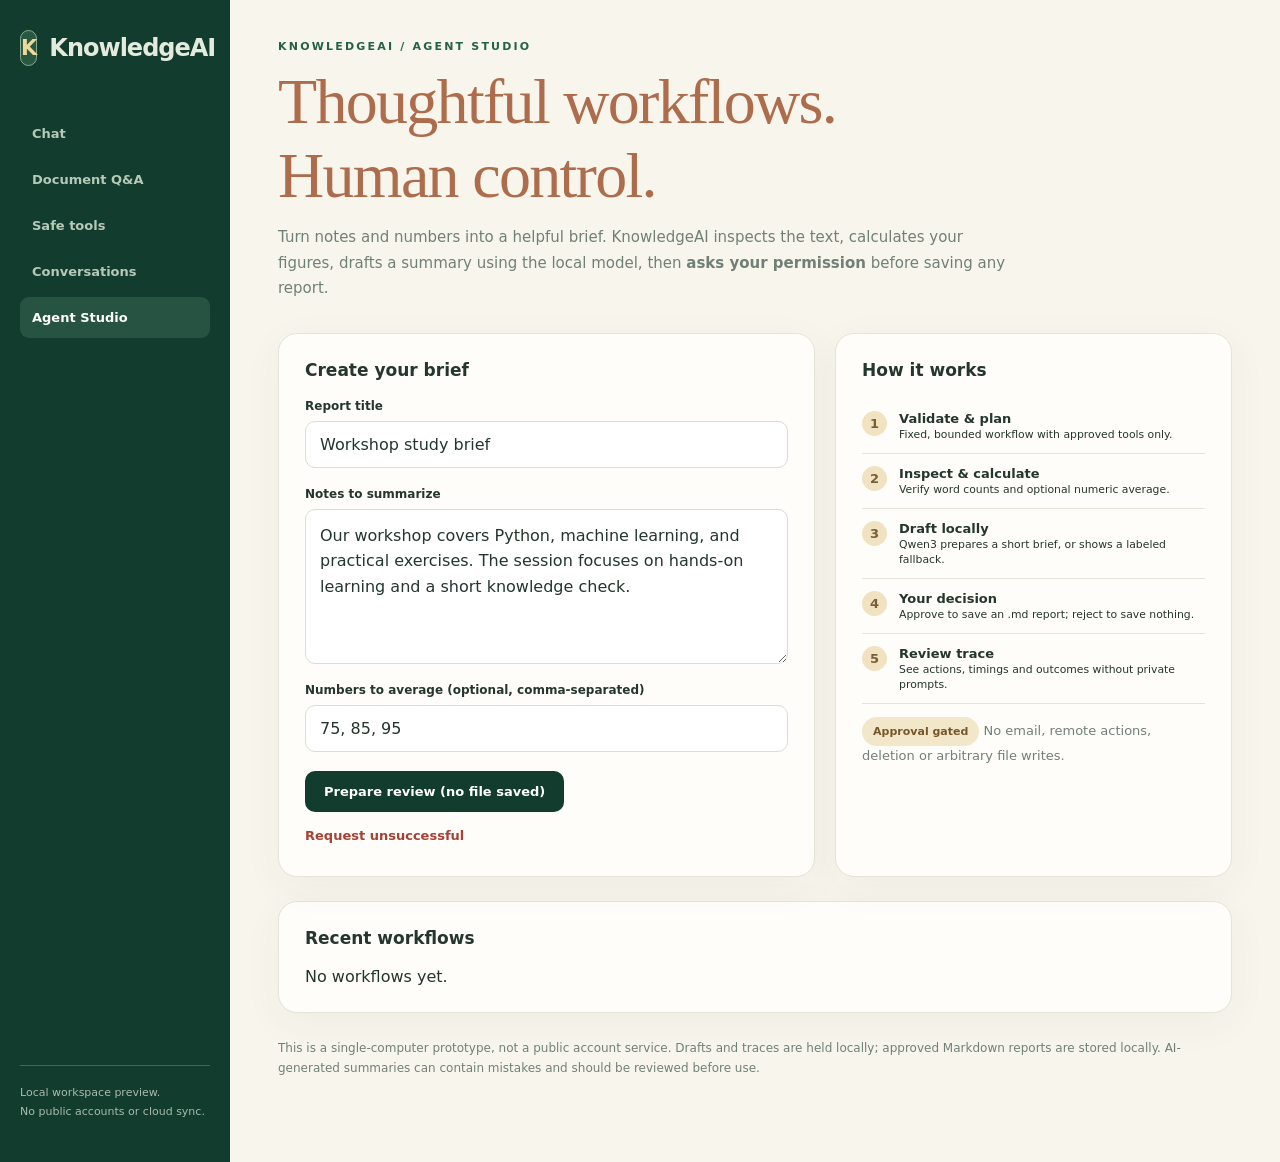
==== frontend/agent.html @ 07695b5b "feat: add approval-gated KnowledgeAI agent workflows" ====
<!doctype html>
<html lang="en"><head><meta charset="utf-8"><meta name="viewport" content="width=device-width,initial-scale=1">
<title>KnowledgeAI · Agent Studio</title>
<style>
:root{--forest:#123C2E;--leaf:#24614A;--cream:#F8F5ED;--copper:#AD6D4D;--ink:#24362D;--muted:#718076;--line:#E5E4D9;--gold:#F2D896;--white:#FFFDF9;font-family:Inter,"Segoe UI",system-ui,sans-serif;color:var(--ink);background:var(--cream)}*{box-sizing:border-box}body{margin:0}button,textarea,input{font:inherit}a{color:inherit;text-decoration:none}.shell{min-height:100vh;display:grid;grid-template-columns:230px 1fr}.sidebar{background:var(--forest);color:#E4EADD;min-height:100vh;padding:30px 20px;display:flex;flex-direction:column}.brand{font-size:24px;font-weight:800;letter-spacing:-1px;display:flex;gap:12px;align-items:center;margin-bottom:42px}.mark{width:36px;height:36px;border:1px solid #89AA8B;border-radius:12px;background:#285842;display:grid;place-items:center;color:#F0D79A;font-size:21px}.nav a{display:block;margin:5px 0;padding:13px 12px;border-radius:9px;font-size:13px;font-weight:650;color:#B7C9B9}.nav a:hover,.nav a[aria-current]{background:#275342;color:#fff}.side-note{margin-top:auto;font-size:11px;line-height:1.7;color:#A9BCAD;border-top:1px solid #426859;padding-top:18px}.main{max-width:1150px;width:100%;margin:auto;padding:40px 48px 72px}.topline{font-size:11px;font-weight:800;letter-spacing:2.2px;text-transform:uppercase;color:var(--leaf)}h1{font-family:Georgia,serif;font-weight:500;letter-spacing:-1.7px;color:var(--copper);font-size:clamp(40px,5vw,65px);margin:12px 0}.intro{font-size:15px;color:var(--muted);line-height:1.7;max-width:740px;margin:0 0 31px}.layout{display:grid;grid-template-columns:minmax(0,1.15fr) minmax(280px,.85fr);gap:20px}.panel{background:var(--white);border:1px solid var(--line);border-radius:19px;box-shadow:0 10px 40px #23472d0c;padding:26px}.panel h2{font-size:17px;margin:0 0 19px}.panel p{font-size:13px;color:var(--muted);line-height:1.6}.field{margin-bottom:19px}label{display:block;font-weight:740;font-size:12px;margin-bottom:8px}input,textarea{display:block;width:100%;background:#fff;color:var(--ink);border-radius:10px;border:1px solid #D8DED2;padding:13px 14px;outline:none}textarea{min-height:155px;resize:vertical;line-height:1.6}input:focus,textarea:focus{border-color:var(--leaf);box-shadow:0 0 0 3px #DDE9DF}.primary,.secondary,.danger{border:0;border-radius:10px;padding:13px 19px;font-size:13px;font-weight:800;cursor:pointer}.primary{background:var(--forest);color:#fff}.secondary{background:#E4EDDF;color:var(--forest)}.danger{background:#F9E9E5;color:#953B2B}.primary:disabled,.secondary:disabled,.danger:disabled{opacity:.45;cursor:not-allowed}.steps{list-style:none;padding:0;margin:0}.steps li{display:flex;gap:12px;align-items:flex-start;padding:12px 0;border-bottom:1px solid var(--line);font-size:13px}.num{width:25px;height:25px;border-radius:50%;display:grid;place-items:center;background:#F1E3C1;color:#775E36;font-weight:800;flex:0 0 auto}.pill{display:inline-block;border-radius:99px;background:#F3E7C9;color:#76572B;font-size:11px;font-weight:800;padding:6px 11px}.status{margin-top:16px;font-size:13px;font-weight:700;color:var(--leaf);min-height:22px}.error{color:#A64136}.review{margin-top:20px}.review[hidden]{display:none}.draft{white-space:pre-wrap;word-break:break-word;line-height:1.65;background:#FAF8F1;border:1px solid var(--line);border-radius:12px;padding:18px;max-height:350px;overflow:auto;font-size:13px}.actions{display:flex;flex-wrap:wrap;gap:10px;margin-top:14px}.trace-list{margin:12px 0 0;padding:0;list-style:none}.trace-list li{border-bottom:1px solid var(--line);padding:10px 0;display:flex;gap:12px;align-items:center;justify-content:space-between;font-size:12px}.trace-list small{font-size:11px;color:var(--muted)}.history{margin-top:24px}.history button{width:100%;display:flex;justify-content:space-between;align-items:center;border:1px solid var(--line);background:#fff;padding:12px;border-radius:9px;margin:7px 0;text-align:left;cursor:pointer;font-size:12px}.disclaimer{font-size:12px;color:var(--muted);margin-top:25px;line-height:1.7}@media(max-width:900px){.shell{grid-template-columns:1fr}.sidebar{min-height:auto;padding:18px}.brand{margin:0 0 12px}.nav{display:flex;flex-wrap:wrap;gap:5px}.nav a{padding:8px 11px}.side-note{display:none}.main{padding:27px 20px 55px}.layout{grid-template-columns:1fr}}@media(max-width:540px){.panel{padding:19px}h1{font-size:40px}}
</style></head>
<body><div class="shell"><aside class="sidebar"><div class="brand"><span class="mark" aria-hidden="true">K</span>KnowledgeAI</div><nav class="nav" aria-label="Workspace"><a href="/chat">Chat</a><a href="/rag">Document Q&amp;A</a><a href="/tools">Safe tools</a><a href="/conversations">Conversations</a><a href="/agent" aria-current="page">Agent Studio</a></nav><p class="side-note">Local workspace preview.<br>No public accounts or cloud sync.</p></aside><main class="main"><div class="topline">KnowledgeAI / Agent Studio</div><h1>Thoughtful workflows.<br>Human control.</h1><p class="intro">Turn notes and numbers into a helpful brief. KnowledgeAI inspects the text, calculates your figures, drafts a summary using the local model, then <strong>asks your permission</strong> before saving any report.</p><div class="layout"><section class="panel"><h2>Create your brief</h2><form id="workflowForm"><div class="field"><label for="title">Report title</label><input id="title" maxlength="100" minlength="3" value="Workshop study brief" required></div><div class="field"><label for="notes">Notes to summarize</label><textarea id="notes" maxlength="2000" minlength="10" required>Our workshop covers Python, machine learning, and practical exercises. The session focuses on hands-on learning and a short knowledge check.</textarea></div><div class="field"><label for="numbers">Numbers to average (optional, comma-separated)</label><input id="numbers" value="75, 85, 95" placeholder="75, 85, 95"></div><button class="primary" type="submit" id="prepare">Prepare review (no file saved)</button><div role="status" id="status" class="status">Ready. Approval is required before saving.</div></form></section><aside class="panel"><h2>How it works</h2><ol class="steps"><li><span class="num">1</span><div><b>Validate &amp; plan</b><br><small>Fixed, bounded workflow with approved tools only.</small></div></li><li><span class="num">2</span><div><b>Inspect &amp; calculate</b><br><small>Verify word counts and optional numeric average.</small></div></li><li><span class="num">3</span><div><b>Draft locally</b><br><small>Qwen3 prepares a short brief, or shows a labeled fallback.</small></div></li><li><span class="num">4</span><div><b>Your decision</b><br><small>Approve to save an .md report; reject to save nothing.</small></div></li><li><span class="num">5</span><div><b>Review trace</b><br><small>See actions, timings and outcomes without private prompts.</small></div></li></ol><p><span class="pill">Approval gated</span> No email, remote actions, deletion or arbitrary file writes.</p></aside></div><section id="review" class="panel review" hidden><h2 id="reviewTitle">Review report</h2><div id="draft" class="draft"></div><div class="actions"><button class="primary" id="approve" type="button">Approve &amp; save report</button><button class="danger" id="reject" type="button">Reject — do not save</button><button class="secondary" id="download" type="button" hidden>Download approved report</button></div><h2 style="margin-top:29px">Execution trace</h2><ul id="trace" class="trace-list"></ul></section><section class="panel history"><h2>Recent workflows</h2><div id="history">No workflows yet.</div></section><p class="disclaimer">This is a single-computer prototype, not a public account service. Drafts and traces are held locally; approved Markdown reports are stored locally. AI-generated summaries can contain mistakes and should be reviewed before use.</p></main></div>
<script>
(()=>{'use strict';const $=id=>document.getElementById(id);const key='knowledgeai_day74_local_workspace';let token;try{token=localStorage.getItem(key);if(!token){const b=new Uint8Array(32);crypto.getRandomValues(b);token=btoa(String.fromCharCode(...b)).replace(/\+/g,'-').replace(/\//g,'_').replace(/=+$/,'');localStorage.setItem(key,token)}}catch{ $('status').textContent='Browser storage is required.';return}
const headers={'X-KnowledgeAI-Workspace':token,'Content-Type':'application/json'};let selected=null;function state(s,err=false){$('status').textContent=s;$('status').classList.toggle('error',err)}
async function api(path,opts={}){const r=await fetch(path,{...opts,headers:{...headers,...opts.headers}});const d=await r.json().catch(()=>({}));if(!r.ok)throw Error(d.detail||'Request unsuccessful');return d}
function render(d){selected=d;$('review').hidden=false;$('reviewTitle').textContent=`${d.title} · ${d.status}`;$('draft').textContent=d.draft;$('approve').hidden=d.status!=='pending';$('reject').hidden=d.status!=='pending';$('download').hidden=d.status!=='approved';const list=$('trace');list.replaceChildren();for(const x of d.trace){const li=document.createElement('li'),a=document.createElement('span'),b=document.createElement('small');a.textContent=x.step+' · '+x.status;b.textContent=x.duration_ms+' ms';li.append(a,b);list.append(li)}$('review').scrollIntoView({behavior:'smooth',block:'start'})}
async function loadHistory(){const d=await api('/api/agent/workflows');const el=$('history');el.replaceChildren();if(!d.workflows.length){el.textContent='No workflows yet.';return}for(const item of d.workflows){const b=document.createElement('button');const a=document.createElement('span'),s=document.createElement('span');a.textContent=item.title;s.textContent=item.status;b.append(a,s);b.onclick=async()=>{try{render(await api('/api/agent/workflows/'+encodeURIComponent(item.id)))}catch(e){state(e.message,true)}};el.append(b)}}
$('workflowForm').addEventListener('submit',async(e)=>{e.preventDefault();const b=$('prepare');if(b.disabled)return;let nums=[];const raw=$('numbers').value.trim();if(raw){const parts=raw.split(',').map(x=>x.trim());if(parts.some(x=>!x)){state('Remove empty entries from the number list.',true);return}nums=parts.map(x=>Number(x));if(nums.some(x=>!Number.isFinite(x))||nums.length>20||nums.some(x=>Math.abs(x)>1e6)){state('Enter up to 20 finite numbers within ±1,000,000.',true);return}}b.disabled=true;state('Preparing tools and local AI draft…');try{const d=await api('/api/agent/workflows',{method:'POST',body:JSON.stringify({title:$('title').value,text:$('notes').value,numbers:nums})});render(d);state('Draft ready. Review before approving. No report saved yet.');await loadHistory()}catch(err){state(err.message,true)}finally{b.disabled=false}});
async function decide(approve){if(!selected||selected.status!=='pending')return;const a=$('approve'),r=$('reject');a.disabled=r.disabled=true;try{await api('/api/agent/workflows/'+encodeURIComponent(selected.id)+'/decision',{method:'POST',body:JSON.stringify({approve})});const d=await api('/api/agent/workflows/'+encodeURIComponent(selected.id));render(d);state(approve?'Report saved after your approval.':'Rejected. No report file saved.');await loadHistory()}catch(e){state(e.message,true)}finally{a.disabled=r.disabled=false}}
$('approve').onclick=()=>decide(true);$('reject').onclick=()=>decide(false);$('download').onclick=async()=>{if(!selected||selected.status!=='approved')return;const r=await fetch('/api/agent/workflows/'+encodeURIComponent(selected.id)+'/report',{headers:{'X-KnowledgeAI-Workspace':token}});if(!r.ok){state('Report is unavailable.',true);return}const blob=await r.blob();const u=URL.createObjectURL(blob);const a=document.createElement('a');a.href=u;a.download='KnowledgeAI_Report.md';a.click();URL.revokeObjectURL(u)};loadHistory().catch(e=>state(e.message,true));
})();</script></body></html>
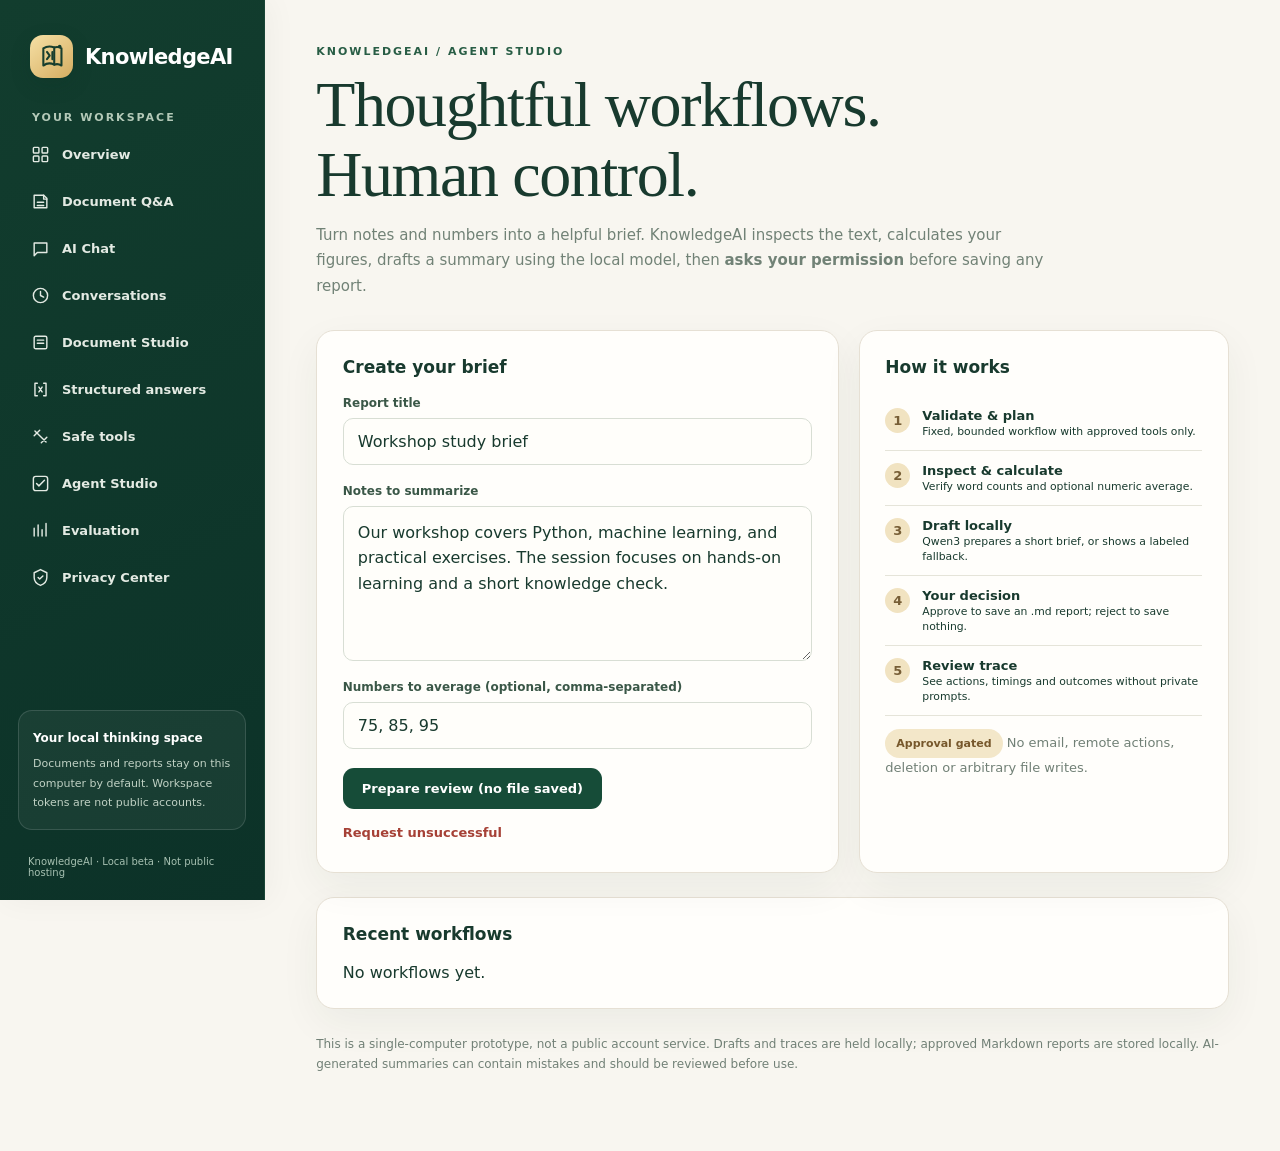
==== commit 17aa97a6: "feat: integrate KnowledgeAI flagship beta and unified UI" ====
--- a/frontend/agent.html
+++ b/frontend/agent.html
@@ -3,8 +3,136 @@
 <title>KnowledgeAI · Agent Studio</title>
 <style>
 :root{--forest:#123C2E;--leaf:#24614A;--cream:#F8F5ED;--copper:#AD6D4D;--ink:#24362D;--muted:#718076;--line:#E5E4D9;--gold:#F2D896;--white:#FFFDF9;font-family:Inter,"Segoe UI",system-ui,sans-serif;color:var(--ink);background:var(--cream)}*{box-sizing:border-box}body{margin:0}button,textarea,input{font:inherit}a{color:inherit;text-decoration:none}.shell{min-height:100vh;display:grid;grid-template-columns:230px 1fr}.sidebar{background:var(--forest);color:#E4EADD;min-height:100vh;padding:30px 20px;display:flex;flex-direction:column}.brand{font-size:24px;font-weight:800;letter-spacing:-1px;display:flex;gap:12px;align-items:center;margin-bottom:42px}.mark{width:36px;height:36px;border:1px solid #89AA8B;border-radius:12px;background:#285842;display:grid;place-items:center;color:#F0D79A;font-size:21px}.nav a{display:block;margin:5px 0;padding:13px 12px;border-radius:9px;font-size:13px;font-weight:650;color:#B7C9B9}.nav a:hover,.nav a[aria-current]{background:#275342;color:#fff}.side-note{margin-top:auto;font-size:11px;line-height:1.7;color:#A9BCAD;border-top:1px solid #426859;padding-top:18px}.main{max-width:1150px;width:100%;margin:auto;padding:40px 48px 72px}.topline{font-size:11px;font-weight:800;letter-spacing:2.2px;text-transform:uppercase;color:var(--leaf)}h1{font-family:Georgia,serif;font-weight:500;letter-spacing:-1.7px;color:var(--copper);font-size:clamp(40px,5vw,65px);margin:12px 0}.intro{font-size:15px;color:var(--muted);line-height:1.7;max-width:740px;margin:0 0 31px}.layout{display:grid;grid-template-columns:minmax(0,1.15fr) minmax(280px,.85fr);gap:20px}.panel{background:var(--white);border:1px solid var(--line);border-radius:19px;box-shadow:0 10px 40px #23472d0c;padding:26px}.panel h2{font-size:17px;margin:0 0 19px}.panel p{font-size:13px;color:var(--muted);line-height:1.6}.field{margin-bottom:19px}label{display:block;font-weight:740;font-size:12px;margin-bottom:8px}input,textarea{display:block;width:100%;background:#fff;color:var(--ink);border-radius:10px;border:1px solid #D8DED2;padding:13px 14px;outline:none}textarea{min-height:155px;resize:vertical;line-height:1.6}input:focus,textarea:focus{border-color:var(--leaf);box-shadow:0 0 0 3px #DDE9DF}.primary,.secondary,.danger{border:0;border-radius:10px;padding:13px 19px;font-size:13px;font-weight:800;cursor:pointer}.primary{background:var(--forest);color:#fff}.secondary{background:#E4EDDF;color:var(--forest)}.danger{background:#F9E9E5;color:#953B2B}.primary:disabled,.secondary:disabled,.danger:disabled{opacity:.45;cursor:not-allowed}.steps{list-style:none;padding:0;margin:0}.steps li{display:flex;gap:12px;align-items:flex-start;padding:12px 0;border-bottom:1px solid var(--line);font-size:13px}.num{width:25px;height:25px;border-radius:50%;display:grid;place-items:center;background:#F1E3C1;color:#775E36;font-weight:800;flex:0 0 auto}.pill{display:inline-block;border-radius:99px;background:#F3E7C9;color:#76572B;font-size:11px;font-weight:800;padding:6px 11px}.status{margin-top:16px;font-size:13px;font-weight:700;color:var(--leaf);min-height:22px}.error{color:#A64136}.review{margin-top:20px}.review[hidden]{display:none}.draft{white-space:pre-wrap;word-break:break-word;line-height:1.65;background:#FAF8F1;border:1px solid var(--line);border-radius:12px;padding:18px;max-height:350px;overflow:auto;font-size:13px}.actions{display:flex;flex-wrap:wrap;gap:10px;margin-top:14px}.trace-list{margin:12px 0 0;padding:0;list-style:none}.trace-list li{border-bottom:1px solid var(--line);padding:10px 0;display:flex;gap:12px;align-items:center;justify-content:space-between;font-size:12px}.trace-list small{font-size:11px;color:var(--muted)}.history{margin-top:24px}.history button{width:100%;display:flex;justify-content:space-between;align-items:center;border:1px solid var(--line);background:#fff;padding:12px;border-radius:9px;margin:7px 0;text-align:left;cursor:pointer;font-size:12px}.disclaimer{font-size:12px;color:var(--muted);margin-top:25px;line-height:1.7}@media(max-width:900px){.shell{grid-template-columns:1fr}.sidebar{min-height:auto;padding:18px}.brand{margin:0 0 12px}.nav{display:flex;flex-wrap:wrap;gap:5px}.nav a{padding:8px 11px}.side-note{display:none}.main{padding:27px 20px 55px}.layout{grid-template-columns:1fr}}@media(max-width:540px){.panel{padding:19px}h1{font-size:40px}}
-</style></head>
-<body><div class="shell"><aside class="sidebar"><div class="brand"><span class="mark" aria-hidden="true">K</span>KnowledgeAI</div><nav class="nav" aria-label="Workspace"><a href="/chat">Chat</a><a href="/rag">Document Q&amp;A</a><a href="/tools">Safe tools</a><a href="/conversations">Conversations</a><a href="/agent" aria-current="page">Agent Studio</a></nav><p class="side-note">Local workspace preview.<br>No public accounts or cloud sync.</p></aside><main class="main"><div class="topline">KnowledgeAI / Agent Studio</div><h1>Thoughtful workflows.<br>Human control.</h1><p class="intro">Turn notes and numbers into a helpful brief. KnowledgeAI inspects the text, calculates your figures, drafts a summary using the local model, then <strong>asks your permission</strong> before saving any report.</p><div class="layout"><section class="panel"><h2>Create your brief</h2><form id="workflowForm"><div class="field"><label for="title">Report title</label><input id="title" maxlength="100" minlength="3" value="Workshop study brief" required></div><div class="field"><label for="notes">Notes to summarize</label><textarea id="notes" maxlength="2000" minlength="10" required>Our workshop covers Python, machine learning, and practical exercises. The session focuses on hands-on learning and a short knowledge check.</textarea></div><div class="field"><label for="numbers">Numbers to average (optional, comma-separated)</label><input id="numbers" value="75, 85, 95" placeholder="75, 85, 95"></div><button class="primary" type="submit" id="prepare">Prepare review (no file saved)</button><div role="status" id="status" class="status">Ready. Approval is required before saving.</div></form></section><aside class="panel"><h2>How it works</h2><ol class="steps"><li><span class="num">1</span><div><b>Validate &amp; plan</b><br><small>Fixed, bounded workflow with approved tools only.</small></div></li><li><span class="num">2</span><div><b>Inspect &amp; calculate</b><br><small>Verify word counts and optional numeric average.</small></div></li><li><span class="num">3</span><div><b>Draft locally</b><br><small>Qwen3 prepares a short brief, or shows a labeled fallback.</small></div></li><li><span class="num">4</span><div><b>Your decision</b><br><small>Approve to save an .md report; reject to save nothing.</small></div></li><li><span class="num">5</span><div><b>Review trace</b><br><small>See actions, timings and outcomes without private prompts.</small></div></li></ol><p><span class="pill">Approval gated</span> No email, remote actions, deletion or arbitrary file writes.</p></aside></div><section id="review" class="panel review" hidden><h2 id="reviewTitle">Review report</h2><div id="draft" class="draft"></div><div class="actions"><button class="primary" id="approve" type="button">Approve &amp; save report</button><button class="danger" id="reject" type="button">Reject — do not save</button><button class="secondary" id="download" type="button" hidden>Download approved report</button></div><h2 style="margin-top:29px">Execution trace</h2><ul id="trace" class="trace-list"></ul></section><section class="panel history"><h2>Recent workflows</h2><div id="history">No workflows yet.</div></section><p class="disclaimer">This is a single-computer prototype, not a public account service. Drafts and traces are held locally; approved Markdown reports are stored locally. AI-generated summaries can contain mistakes and should be reviewed before use.</p></main></div>
+</style><style id="kai-unified-theme">
+/* KnowledgeAI Unified Interface · 2026
+   Shared visual layer only. Feature logic and backend routes are unchanged. */
+:root {
+  color-scheme:light!important;
+  --kai-forest:#103d2d;
+  --kai-forest-deep:#0c3228;
+  --kai-leaf:#28694d;
+  --kai-ivory:#f8f6f0;
+  --kai-white:#fffefb;
+  --kai-copper:#a66f50;
+  --kai-gold:#e9c46f;
+  --kai-ink:#183a2e;
+  --kai-muted:#718276;
+  --kai-line:#e6e0d4;
+  --kai-shadow:0 14px 40px rgba(27,58,42,.055);
+}
+html{background:var(--kai-ivory)!important}
+body.kai-v2{background:var(--kai-ivory)!important;color:var(--kai-ink)!important;color-scheme:light!important;font-family:Inter,"Segoe UI",system-ui,-apple-system,sans-serif!important;padding-left:265px!important;min-height:100vh!important;max-width:none!important}
+body.kai-v2 *,body.kai-v2 *:before,body.kai-v2 *:after{box-sizing:border-box}
+body.kai-v2 a:focus-visible,body.kai-v2 button:focus-visible,body.kai-v2 input:focus-visible,body.kai-v2 textarea:focus-visible{outline:3px solid #d1aa58!important;outline-offset:3px}
+body.kai-v2 a{text-underline-offset:3px}
+/* Identical workspace navigation across existing legacy pages. */
+#kai-unified-sidebar{position:fixed;left:0;top:0;bottom:0;width:265px;z-index:9000;overflow-y:auto;display:flex;flex-direction:column;gap:26px;padding:30px 18px 22px;color:#f7fbf5;background:linear-gradient(155deg,#123d2e,#0c3228);border-right:1px solid #194536;box-shadow:4px 0 30px #102c200b}
+#kai-unified-sidebar .kai-brand{display:flex;align-items:center;gap:12px;padding:5px 12px;color:#fff!important;font-size:21px;font-weight:800;letter-spacing:-.65px;text-decoration:none!important;white-space:nowrap}
+#kai-unified-sidebar .kai-logo{display:grid;place-items:center;flex:0 0 43px;width:43px;height:43px;border-radius:13px;background:linear-gradient(140deg,#f6e0a5,#d5ad61);color:#173e2e;box-shadow:0 7px 20px #092d222c}
+#kai-unified-sidebar .kai-logo svg{width:29px;height:29px}
+#kai-unified-sidebar .kai-section{padding:2px 14px 9px;font-size:11px;letter-spacing:2px;font-weight:800;color:#b4c9b8;text-transform:uppercase}
+#kai-unified-sidebar .kai-menu{display:grid;gap:4px}
+#kai-unified-sidebar .kai-menu a{display:flex;gap:12px;align-items:center;min-height:43px;padding:11px 13px;border-radius:12px;text-decoration:none!important;color:#e3eae3!important;font-size:13px;font-weight:650;transition:background .15s,transform .15s}
+#kai-unified-sidebar .kai-menu a:hover{background:#ffffff17}
+#kai-unified-sidebar .kai-menu a[aria-current="page"]{background:#2b6853;color:#fff!important;box-shadow:inset 3px 0 0 var(--kai-gold)}
+#kai-unified-sidebar .kai-menu svg{flex:0 0 19px;width:19px;height:19px;fill:none;stroke:currentColor;stroke-width:1.8;stroke-linecap:round;stroke-linejoin:round}
+#kai-unified-sidebar .kai-sidefooter{margin-top:auto;padding:17px 14px;border-radius:14px;border:1px solid #ffffff22;background:#ffffff0d;color:#c0d1c4;font-size:11px;line-height:1.75}
+#kai-unified-sidebar .kai-sidefooter strong{display:block;color:#fff;font-size:12px;margin-bottom:5px}
+#kai-unified-sidebar .kai-footnote{font-size:10px;color:#a6c0b1;padding:0 10px}
+#kai-mobile-trigger{display:none}
+#kai-nav-shade[hidden]{display:none!important}
+/* Suppress ONLY duplicated page chrome. Do not hide functional data panels. */
+body.kai-v2 > .layout{display:block!important;grid-template-columns:none!important;max-width:none!important;width:100%!important;margin:0!important;min-height:100vh}
+body.kai-v2 > .layout > aside{display:none!important}
+body.kai-v2 > .shell:not(.kai-conversations-shell){display:block!important;grid-template-columns:none!important;max-width:none!important;width:100%!important;margin:0!important}
+body.kai-v2 > .shell > aside.sidebar{display:none!important}
+body.kai-v2 > main.shell{max-width:1130px!important;padding:45px clamp(20px,3.5vw,55px) 75px!important}
+body.kai-v2 > main.shell > nav.nav{display:none!important}
+body.kai-v2 > header{display:none!important}
+body.kai-v2 > aside{display:none!important}
+body.kai-v2 .layout > main,body.kai-v2 .shell > main{min-width:0}
+/* Conversation list remains visible: it is functional, not duplicated navigation. */
+body.kai-v2.kai-conversations > .shell{display:grid!important;grid-template-columns:245px minmax(0,1fr)!important;width:100%!important;max-width:none!important;margin:0!important;background:var(--kai-ivory)!important}
+body.kai-v2.kai-conversations > .shell > aside{background:#f0f1e9!important;border-right:1px solid var(--kai-line)!important;padding:26px 17px!important;color:var(--kai-ink)!important}
+body.kai-v2.kai-conversations > .shell > aside .brand,body.kai-v2.kai-conversations > .shell > aside .nav{display:none!important}
+/* Content rhythm & typography. */
+body.kai-v2 h1{font-family:Georgia,"Times New Roman",serif!important;color:var(--kai-ink)!important;font-weight:500!important;letter-spacing:-1.4px!important;line-height:1.1!important}
+body.kai-v2 h1 em,body.kai-v2 h1 span:not(.dot){color:var(--kai-copper)!important;font-style:normal}
+body.kai-v2 h2,body.kai-v2 h3{color:var(--kai-ink)!important}
+body.kai-v2 .eyebrow,body.kai-v2 .topline,body.kai-v2 .kicker{color:#285d45!important;font-weight:800!important;letter-spacing:2px!important;text-transform:uppercase}
+body.kai-v2 .lead,body.kai-v2 .intro,body.kai-v2 .muted,body.kai-v2 .mini,body.kai-v2 .sub,body.kai-v2 .hint{color:var(--kai-muted)!important;line-height:1.7!important}
+body.kai-v2 .main,body.kai-v2 main{color:var(--kai-ink)}
+body.kai-v2 .panel,body.kai-v2 .card,body.kai-v2 .info-card,body.kai-v2 .chat-card,body.kai-v2 .ask-shell,body.kai-v2 .chat,body.kai-v2 .banner{background:var(--kai-white)!important;border:1px solid var(--kai-line)!important;border-radius:18px!important;box-shadow:var(--kai-shadow)!important;color:var(--kai-ink)!important}
+body.kai-v2 .panel{padding:clamp(18px,2vw,27px)!important}
+body.kai-v2 .primary,body.kai-v2 button.submit,body.kai-v2 button.send,body.kai-v2 .new-chat,body.kai-v2 button[type="submit"]:not(.secondary):not(.danger){background:#164c38!important;border-color:#164c38!important;color:#fff!important;border-radius:11px!important;font-weight:800!important;box-shadow:none!important}
+body.kai-v2 .primary:hover:not(:disabled),body.kai-v2 button.submit:hover:not(:disabled),body.kai-v2 button.send:hover:not(:disabled){background:#28694d!important}
+body.kai-v2 .secondary,body.kai-v2 button.outline,body.kai-v2 button:not(.primary):not(.danger):not(.submit):not(.send):not(.new-chat){border-radius:10px}
+body.kai-v2 input:not([type="checkbox"]):not([type="radio"]),body.kai-v2 select,body.kai-v2 textarea{background:#fffefa!important;color:#183a2e!important;border-color:#d8ded4!important;accent-color:#28694d}
+body.kai-v2 input::placeholder,body.kai-v2 textarea::placeholder{color:#91a097!important}
+body.kai-v2 label{color:#3a5747!important}
+body.kai-v2 a:not(#kai-unified-sidebar a){accent-color:#1d6848}
+/* Component-specific refinements, preserving IDs, API requests and event listeners. */
+body.kai-v2.kai-rag main{max-width:1220px!important;padding:46px clamp(20px,4vw,58px) 65px!important}
+body.kai-v2.kai-rag .columns{gap:20px!important}
+body.kai-v2.kai-rag .output,body.kai-v2.kai-rag .file{background:#f9f8f3!important;border:1px solid var(--kai-line)!important;color:var(--kai-ink)!important}
+body.kai-v2.kai-rag .source{background:#f6f2e9!important;border-left:3px solid var(--kai-gold)!important;color:var(--kai-ink)!important}
+body.kai-v2.kai-rag .source p,body.kai-v2.kai-rag .file small,body.kai-v2.kai-rag #status,body.kai-v2.kai-rag .answerLabel{color:#627b67!important}
+body.kai-v2.kai-rag .notice{background:#f2efe5!important;border:1px solid #e6dfcc!important;color:#596b5b!important}
+body.kai-v2.kai-rag .dot{background:#d7ae5b!important}
+body.kai-v2.kai-rag input::file-selector-button{background:#e8eadf!important;color:#204b36!important;border:0;border-radius:9px;padding:10px}
+body.kai-v2.kai-tools .tool,body.kai-v2.kai-tools .result,body.kai-v2.kai-tools .trace,body.kai-v2.kai-structured .answer,body.kai-v2.kai-conversations .notice{background:#f9f8f3!important;color:var(--kai-ink)!important;border-color:var(--kai-line)!important}
+body.kai-v2.kai-chat .layout{background:transparent!important}
+body.kai-v2.kai-chat .sidebar{display:none!important}
+body.kai-v2.kai-chat .content{max-width:1350px!important}
+body.kai-v2.kai-chat .main{background:var(--kai-ivory)!important}
+body.kai-v2.kai-chat .topbar{background:transparent!important;border-color:var(--kai-line)!important}
+body.kai-v2.kai-chat .bubble{background:#f8f8f2!important;border-color:var(--kai-line)!important;color:var(--kai-ink)!important}
+body.kai-v2.kai-chat .message.user .bubble{background:#205b42!important;border-color:#205b42!important;color:#fff!important}
+body.kai-v2.kai-chat .right-rail{min-width:0}
+body.kai-v2.kai-agent .main{max-width:1280px;margin:0 auto;padding:45px clamp(20px,4vw,58px) 65px!important}
+body.kai-v2.kai-agent .layout{display:grid!important;grid-template-columns:minmax(0,1.2fr) minmax(260px,.85fr);gap:20px!important}
+body.kai-v2.kai-privacy main{padding:48px clamp(20px,5vw,72px)!important;max-width:1030px!important}
+body.kai-v2.kai-evaluation .main{max-width:1160px;margin:0 auto;padding:46px clamp(20px,4vw,58px) 65px!important}
+body.kai-v2.kai-conversations .shell > main{max-width:none!important}
+body.kai-v2.kai-documents main,body.kai-v2.kai-structured main{max-width:1140px!important;padding:45px clamp(20px,4vw,58px) 70px!important;margin:0 auto!important}
+body.kai-v2.kai-tools .eyebrow{color:#285d45!important}
+/* Compact navigation on phones; no loss of workspace navigation. */
+@media(max-width:1050px){body.kai-v2.kai-chat .content{grid-template-columns:minmax(0,1fr)!important}body.kai-v2.kai-chat .right-rail{display:none!important}body.kai-v2.kai-agent .layout{grid-template-columns:1fr!important}}
+@media(max-width:820px){body.kai-v2{padding-left:0!important;padding-top:62px!important}#kai-unified-sidebar{width:min(290px,84vw);transform:translateX(-102%);transition:transform .22s ease;box-shadow:20px 0 60px #05190c35}body.kai-v2.kai-menu-open #kai-unified-sidebar{transform:translateX(0)}#kai-mobile-trigger{display:flex!important;position:fixed;z-index:9002;left:13px;top:10px;align-items:center;gap:9px;background:#123d2e;color:#fff;border:1px solid #35624b;border-radius:11px;padding:10px 15px;font-size:13px;font-weight:750;cursor:pointer}#kai-nav-shade:not([hidden]){position:fixed;z-index:8999;inset:0;background:#07190e99;display:block}body.kai-v2.kai-conversations > .shell{grid-template-columns:1fr!important}body.kai-v2.kai-conversations > .shell > aside{border-bottom:1px solid var(--kai-line)!important;border-right:0!important;min-height:0!important}body.kai-v2.kai-rag .columns{grid-template-columns:1fr!important}body.kai-v2.kai-agent .layout{grid-template-columns:1fr!important}body.kai-v2.kai-chat .content{padding:14px!important}body.kai-v2.kai-chat .chat-card{min-height:520px;max-height:none}body.kai-v2 .panel{padding:18px!important}}
+@media(max-width:500px){body.kai-v2 h1{font-size:clamp(30px,8vw,44px)!important}body.kai-v2.kai-rag main,body.kai-v2.kai-agent .main,body.kai-v2.kai-evaluation .main{padding:30px 16px!important}body.kai-v2.kai-rag .columns{grid-template-columns:minmax(0,1fr)!important}body.kai-v2 .panel{border-radius:15px!important}}
+@media(prefers-reduced-motion:reduce){#kai-unified-sidebar{transition:none!important}}
+
+</style>
+</head>
+<body class="kai-v2 kai-agent">
+<!-- KAI_UNIFIED_SHELL_START: shared KnowledgeAI design; no feature/backend logic changed -->
+<button type="button" id="kai-mobile-trigger" aria-controls="kai-unified-sidebar" aria-expanded="false" aria-label="Open workspace navigation">☰ <span>KnowledgeAI</span></button>
+<div id="kai-nav-shade" hidden></div>
+<div id="kai-unified-sidebar" role="navigation" aria-label="KnowledgeAI workspace navigation">
+  <a class="kai-brand" href="/workspace" aria-label="KnowledgeAI Overview">
+    <span class="kai-logo" aria-hidden="true"><svg viewBox="0 0 32 32" fill="none" stroke="currentColor" stroke-width="2.3" stroke-linecap="round" stroke-linejoin="round"><path d="M7 7v19c4-3 8-3 12-1V6C14 4 10 5 7 7Z"/><path d="M19 6c3-1 5-1 8 1v19c-3-2-5-2-8-1"/><path d="m11 11 3 4-3 4m6-8v8"/><circle cx="25" cy="5" r="2" fill="currentColor" stroke="none"/></svg></span>
+    <span>KnowledgeAI</span>
+  </a>
+  <div><div class="kai-section">Your workspace</div>
+    <div class="kai-menu" aria-label="Features">
+      <a href="/workspace" data-route="workspace"><svg viewBox="0 0 24 24"><rect x="3" y="3" width="7" height="7" rx="1"/><rect x="14" y="3" width="7" height="7" rx="1"/><rect x="3" y="14" width="7" height="7" rx="1"/><rect x="14" y="14" width="7" height="7" rx="1"/></svg>Overview</a>
+      <a href="/rag" data-route="rag"><svg viewBox="0 0 24 24"><path d="M4 4h12l4 4v12H4Z"/><path d="M16 4v5h4M8 13h8M8 17h8"/></svg>Document Q&amp;A</a>
+      <a href="/chat" data-route="chat"><svg viewBox="0 0 24 24"><path d="M4 5h16v12H8l-4 4Z"/></svg>AI Chat</a>
+      <a href="/conversations" data-route="conversations"><svg viewBox="0 0 24 24"><circle cx="12" cy="12" r="9"/><path d="M12 7v5l4 2"/></svg>Conversations</a>
+      <a href="/documents" data-route="documents"><svg viewBox="0 0 24 24"><rect x="4" y="4" width="16" height="16" rx="2"/><path d="M8 9h8M8 13h8"/></svg>Document Studio</a>
+      <a href="/structured" data-route="structured"><svg viewBox="0 0 24 24"><path d="M8 4H5v16h3M16 4h3v16h-3M10 9l4 6M14 9l-4 6"/></svg>Structured answers</a>
+      <a href="/tools" data-route="tools"><svg viewBox="0 0 24 24"><path d="m5 5 14 14M4 11l7-7m2 16 7-7"/></svg>Safe tools</a>
+      <a href="/agent" data-route="agent"><svg viewBox="0 0 24 24"><rect x="3" y="3" width="18" height="18" rx="3"/><path d="m7 12 3 3 7-7"/></svg>Agent Studio</a>
+      <a href="/evaluation" data-route="evaluation"><svg viewBox="0 0 24 24"><path d="M4 19V9m5 10V5m5 14v-8m5 8V3"/></svg>Evaluation</a>
+      <a href="/privacy" data-route="privacy"><svg viewBox="0 0 24 24"><path d="M12 2 4 6v6c0 5 3 8 8 10 5-2 8-5 8-10V6Z"/><path d="m9 12 2 2 4-4"/></svg>Privacy Center</a>
+    </div>
+  </div>
+  <div class="kai-sidefooter"><strong>Your local thinking space</strong>Documents and reports stay on this computer by default. Workspace tokens are not public accounts.</div>
+  <div class="kai-footnote">KnowledgeAI · Local beta · Not public hosting</div>
+</div>
+<!-- KAI_UNIFIED_SHELL_END -->
+
+<div class="shell"><aside class="sidebar"><div class="brand"><span class="mark" aria-hidden="true">K</span>KnowledgeAI</div><nav class="nav" aria-label="Workspace"><a href="/chat">Chat</a><a href="/rag">Document Q&amp;A</a><a href="/tools">Safe tools</a><a href="/conversations">Conversations</a><a href="/agent" aria-current="page">Agent Studio</a></nav><p class="side-note">Local workspace preview.<br>No public accounts or cloud sync.</p></aside><main class="main"><div class="topline">KnowledgeAI / Agent Studio</div><h1>Thoughtful workflows.<br>Human control.</h1><p class="intro">Turn notes and numbers into a helpful brief. KnowledgeAI inspects the text, calculates your figures, drafts a summary using the local model, then <strong>asks your permission</strong> before saving any report.</p><div class="layout"><section class="panel"><h2>Create your brief</h2><form id="workflowForm"><div class="field"><label for="title">Report title</label><input id="title" maxlength="100" minlength="3" value="Workshop study brief" required></div><div class="field"><label for="notes">Notes to summarize</label><textarea id="notes" maxlength="2000" minlength="10" required>Our workshop covers Python, machine learning, and practical exercises. The session focuses on hands-on learning and a short knowledge check.</textarea></div><div class="field"><label for="numbers">Numbers to average (optional, comma-separated)</label><input id="numbers" value="75, 85, 95" placeholder="75, 85, 95"></div><button class="primary" type="submit" id="prepare">Prepare review (no file saved)</button><div role="status" id="status" class="status">Ready. Approval is required before saving.</div></form></section><aside class="panel"><h2>How it works</h2><ol class="steps"><li><span class="num">1</span><div><b>Validate &amp; plan</b><br><small>Fixed, bounded workflow with approved tools only.</small></div></li><li><span class="num">2</span><div><b>Inspect &amp; calculate</b><br><small>Verify word counts and optional numeric average.</small></div></li><li><span class="num">3</span><div><b>Draft locally</b><br><small>Qwen3 prepares a short brief, or shows a labeled fallback.</small></div></li><li><span class="num">4</span><div><b>Your decision</b><br><small>Approve to save an .md report; reject to save nothing.</small></div></li><li><span class="num">5</span><div><b>Review trace</b><br><small>See actions, timings and outcomes without private prompts.</small></div></li></ol><p><span class="pill">Approval gated</span> No email, remote actions, deletion or arbitrary file writes.</p></aside></div><section id="review" class="panel review" hidden><h2 id="reviewTitle">Review report</h2><div id="draft" class="draft"></div><div class="actions"><button class="primary" id="approve" type="button">Approve &amp; save report</button><button class="danger" id="reject" type="button">Reject — do not save</button><button class="secondary" id="download" type="button" hidden>Download approved report</button></div><h2 style="margin-top:29px">Execution trace</h2><ul id="trace" class="trace-list"></ul></section><section class="panel history"><h2>Recent workflows</h2><div id="history">No workflows yet.</div></section><p class="disclaimer">This is a single-computer prototype, not a public account service. Drafts and traces are held locally; approved Markdown reports are stored locally. AI-generated summaries can contain mistakes and should be reviewed before use.</p></main></div>
 <script>
 (()=>{'use strict';const $=id=>document.getElementById(id);const key='knowledgeai_day74_local_workspace';let token;try{token=localStorage.getItem(key);if(!token){const b=new Uint8Array(32);crypto.getRandomValues(b);token=btoa(String.fromCharCode(...b)).replace(/\+/g,'-').replace(/\//g,'_').replace(/=+$/,'');localStorage.setItem(key,token)}}catch{ $('status').textContent='Browser storage is required.';return}
 const headers={'X-KnowledgeAI-Workspace':token,'Content-Type':'application/json'};let selected=null;function state(s,err=false){$('status').textContent=s;$('status').classList.toggle('error',err)}
@@ -14,4 +142,24 @@
 $('workflowForm').addEventListener('submit',async(e)=>{e.preventDefault();const b=$('prepare');if(b.disabled)return;let nums=[];const raw=$('numbers').value.trim();if(raw){const parts=raw.split(',').map(x=>x.trim());if(parts.some(x=>!x)){state('Remove empty entries from the number list.',true);return}nums=parts.map(x=>Number(x));if(nums.some(x=>!Number.isFinite(x))||nums.length>20||nums.some(x=>Math.abs(x)>1e6)){state('Enter up to 20 finite numbers within ±1,000,000.',true);return}}b.disabled=true;state('Preparing tools and local AI draft…');try{const d=await api('/api/agent/workflows',{method:'POST',body:JSON.stringify({title:$('title').value,text:$('notes').value,numbers:nums})});render(d);state('Draft ready. Review before approving. No report saved yet.');await loadHistory()}catch(err){state(err.message,true)}finally{b.disabled=false}});
 async function decide(approve){if(!selected||selected.status!=='pending')return;const a=$('approve'),r=$('reject');a.disabled=r.disabled=true;try{await api('/api/agent/workflows/'+encodeURIComponent(selected.id)+'/decision',{method:'POST',body:JSON.stringify({approve})});const d=await api('/api/agent/workflows/'+encodeURIComponent(selected.id));render(d);state(approve?'Report saved after your approval.':'Rejected. No report file saved.');await loadHistory()}catch(e){state(e.message,true)}finally{a.disabled=r.disabled=false}}
 $('approve').onclick=()=>decide(true);$('reject').onclick=()=>decide(false);$('download').onclick=async()=>{if(!selected||selected.status!=='approved')return;const r=await fetch('/api/agent/workflows/'+encodeURIComponent(selected.id)+'/report',{headers:{'X-KnowledgeAI-Workspace':token}});if(!r.ok){state('Report is unavailable.',true);return}const blob=await r.blob();const u=URL.createObjectURL(blob);const a=document.createElement('a');a.href=u;a.download='KnowledgeAI_Report.md';a.click();URL.revokeObjectURL(u)};loadHistory().catch(e=>state(e.message,true));
-})();</script></body></html>
+})();</script><script id="kai-unified-script">
+/* KnowledgeAI navigation enhancement: UI only, no network requests or storage. */
+(()=>{'use strict';
+  const current=location.pathname.replace(/\/$/,'')||'/';
+  for(const a of document.querySelectorAll('#kai-unified-sidebar .kai-menu a')){
+    if(a.getAttribute('href')===current){a.setAttribute('aria-current','page');}
+  }
+  const button=document.getElementById('kai-mobile-trigger');
+  const shade=document.getElementById('kai-nav-shade');
+  function close(){document.body.classList.remove('kai-menu-open');button.setAttribute('aria-expanded','false');shade.hidden=true;}
+  button.addEventListener('click',()=>{
+    const open=!document.body.classList.contains('kai-menu-open');
+    document.body.classList.toggle('kai-menu-open',open);
+    button.setAttribute('aria-expanded',String(open));shade.hidden=!open;
+  });
+  shade.addEventListener('click',close);
+  document.addEventListener('keydown',e=>{if(e.key==='Escape')close()});
+})();
+
+</script>
+</body></html>
